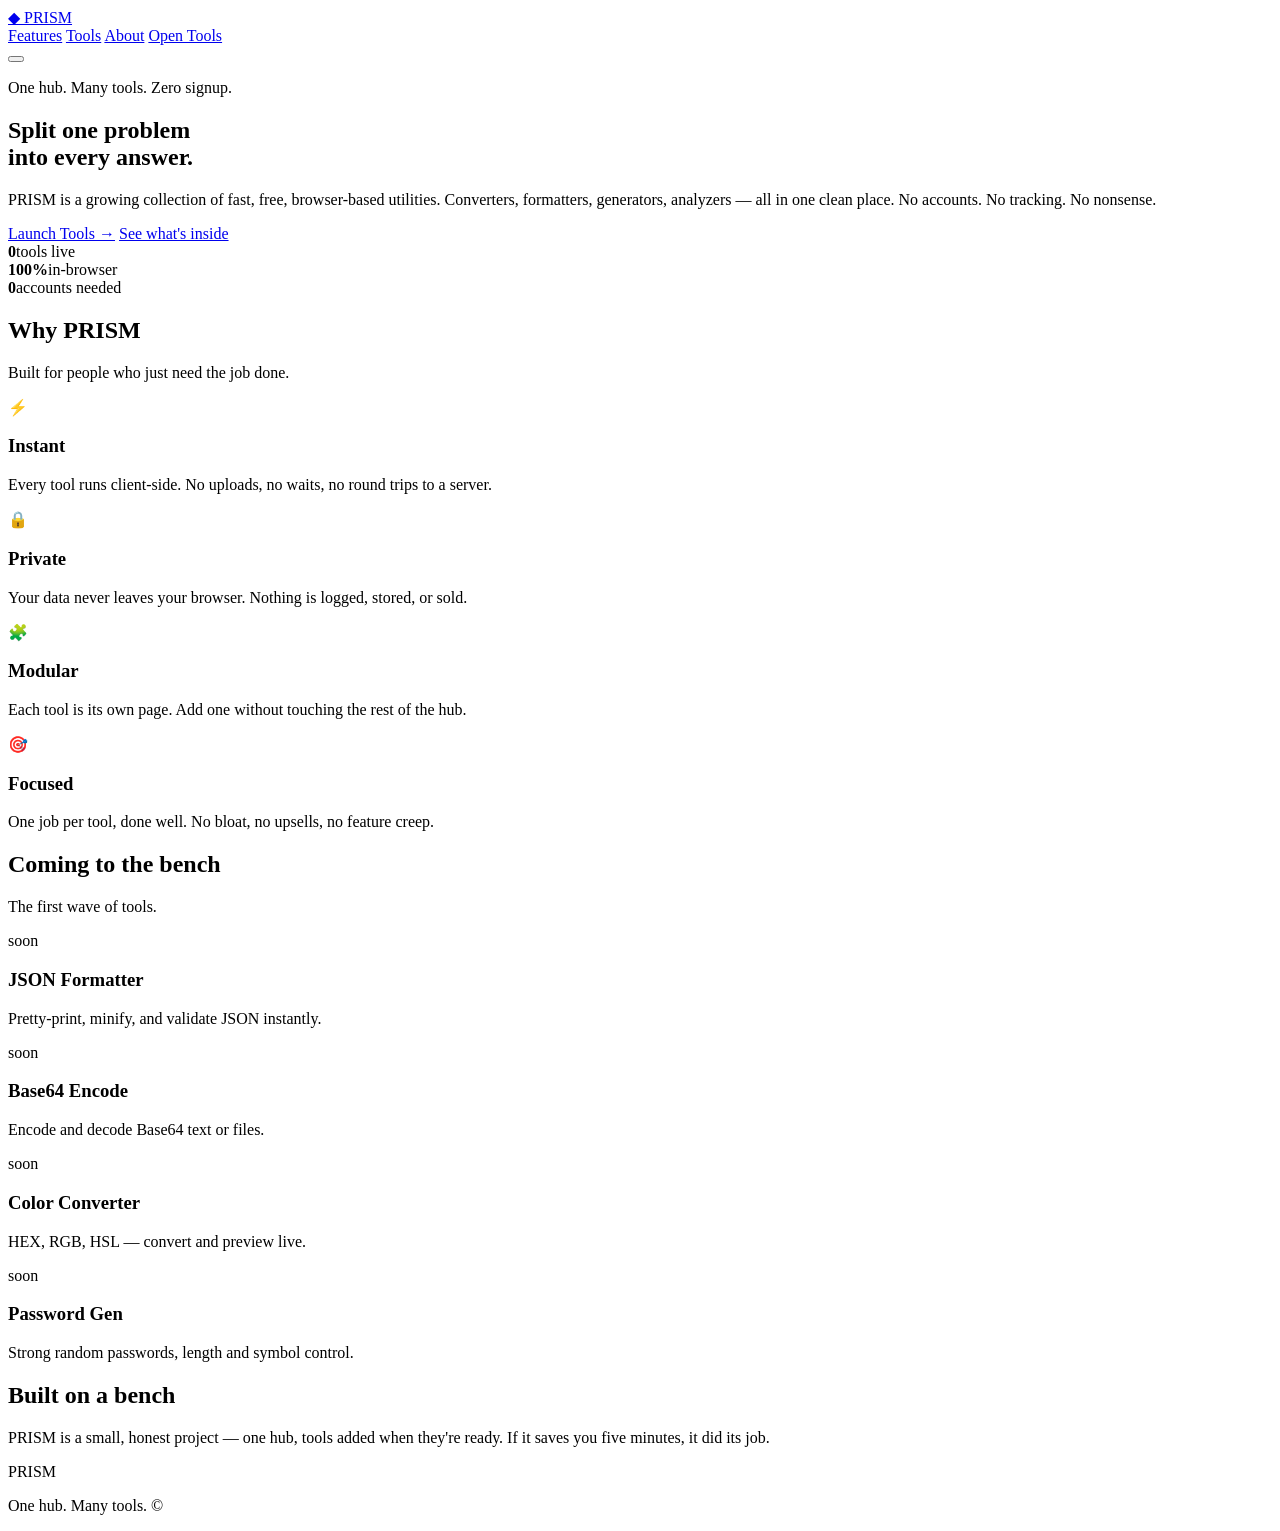
==== public/index.html @ d7f1201a "Add initial index.html for PRISM web application This is the initial commit of the index.html file c" ====
<!DOCTYPE html>
<html lang="en">
<head>
  <meta charset="UTF-8" />
  <meta name="viewport" content="width=device-width, initial-scale=1.0" />
  <meta name="description" content="PRISM — one hub, many tools. Fast, free, no signup." />
  <title>PRISM — One Hub. Many Tools.</title>
  <link rel="preconnect" href="https://fonts.googleapis.com" />
  <link rel="preconnect" href="https://fonts.gstatic.com" crossorigin />
  <link href="https://fonts.googleapis.com/css2?family=Inter:wght@400;500;600;700;800&family=JetBrains+Mono:wght@500;700&display=swap" rel="stylesheet" />
  <link rel="stylesheet" href="styles.css" />
</head>
<body>
  <div class="beam" aria-hidden="true"></div>

  <header class="nav">
    <a href="/" class="logo">
      <span class="logo-mark">◆</span>
      <span class="logo-text">PRISM</span>
    </a>
    <nav class="nav-links">
      <a href="#features">Features</a>
      <a href="#tools">Tools</a>
      <a href="#about">About</a>
      <a href="/tools" class="btn btn-ghost">Open Tools</a>
    </nav>
    <button class="nav-toggle" aria-label="Menu" aria-expanded="false">
      <span></span><span></span><span></span>
    </button>
  </header>

  <main>
    <section class="hero">
      <div class="hero-inner">
        <p class="eyebrow">One hub. Many tools. Zero signup.</p>
        <h1 class="hero-title">
          Split one problem<br />
          into <span class="gradient">every answer.</span>
        </h1>
        <p class="hero-sub">
          PRISM is a growing collection of fast, free, browser-based utilities.
          Converters, formatters, generators, analyzers — all in one clean place.
          No accounts. No tracking. No nonsense.
        </p>
        <div class="hero-cta">
          <a href="/tools" class="btn btn-primary">Launch Tools →</a>
          <a href="#features" class="btn btn-ghost">See what's inside</a>
        </div>
        <div class="hero-stats">
          <div><strong id="stat-tools">0</strong><span>tools live</span></div>
          <div><strong>100%</strong><span>in-browser</span></div>
          <div><strong>0</strong><span>accounts needed</span></div>
        </div>
      </div>
      <div class="hero-visual" aria-hidden="true">
        <div class="prism">
          <div class="prism-shape"></div>
          <div class="ray r1"></div>
          <div class="ray r2"></div>
          <div class="ray r3"></div>
          <div class="ray r4"></div>
          <div class="ray r5"></div>
        </div>
      </div>
    </section>

    <section id="features" class="features">
      <h2 class="section-title">Why PRISM</h2>
      <p class="section-sub">Built for people who just need the job done.</p>
      <div class="feature-grid">
        <article class="feature">
          <div class="feature-icon">⚡</div>
          <h3>Instant</h3>
          <p>Every tool runs client-side. No uploads, no waits, no round trips to a server.</p>
        </article>
        <article class="feature">
          <div class="feature-icon">🔒</div>
          <h3>Private</h3>
          <p>Your data never leaves your browser. Nothing is logged, stored, or sold.</p>
        </article>
        <article class="feature">
          <div class="feature-icon">🧩</div>
          <h3>Modular</h3>
          <p>Each tool is its own page. Add one without touching the rest of the hub.</p>
        </article>
        <article class="feature">
          <div class="feature-icon">🎯</div>
          <h3>Focused</h3>
          <p>One job per tool, done well. No bloat, no upsells, no feature creep.</p>
        </article>
      </div>
    </section>

    <section id="tools" class="tools-preview">
      <h2 class="section-title">Coming to the bench</h2>
      <p class="section-sub">The first wave of tools.</p>
      <div class="tool-grid">
        <div class="tool-card"><span class="tool-badge">soon</span><h3>JSON Formatter</h3><p>Pretty-print, minify, and validate JSON instantly.</p></div>
        <div class="tool-card"><span class="tool-badge">soon</span><h3>Base64 Encode</h3><p>Encode and decode Base64 text or files.</p></div>
        <div class="tool-card"><span class="tool-badge">soon</span><h3>Color Converter</h3><p>HEX, RGB, HSL — convert and preview live.</p></div>
        <div class="tool-card"><span class="tool-badge">soon</span><h3>Password Gen</h3><p>Strong random passwords, length and symbol control.</p></div>
      </div>
    </section>

    <section id="about" class="about">
      <h2 class="section-title">Built on a bench</h2>
      <p class="section-sub">
        PRISM is a small, honest project — one hub, tools added when they're ready.
        If it saves you five minutes, it did its job.
      </p>
    </section>
  </main>

  <footer class="footer">
    <div class="footer-inner">
      <span class="logo-text">PRISM</span>
      <p>One hub. Many tools. © <span id="year"></span></p>
    </div>
  </footer>

  <script src="script.js"></script>
</body>
</html>
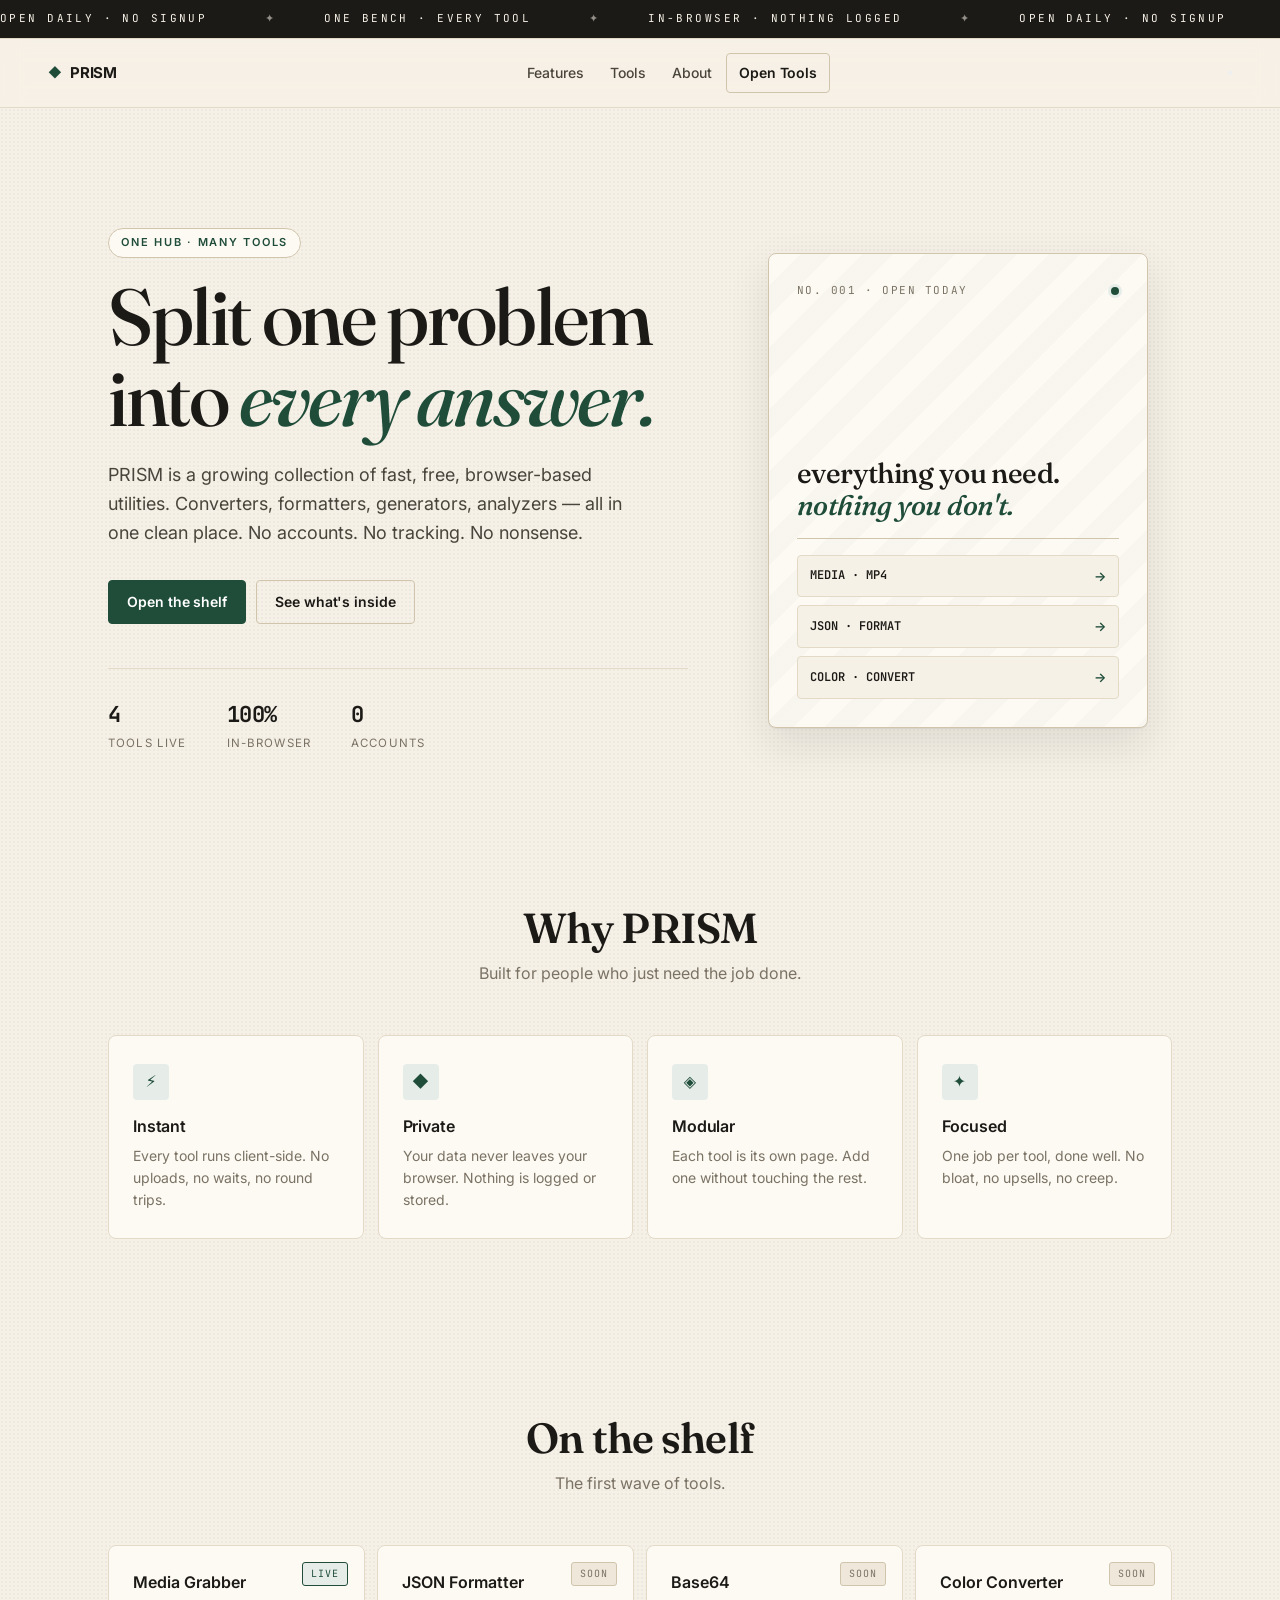
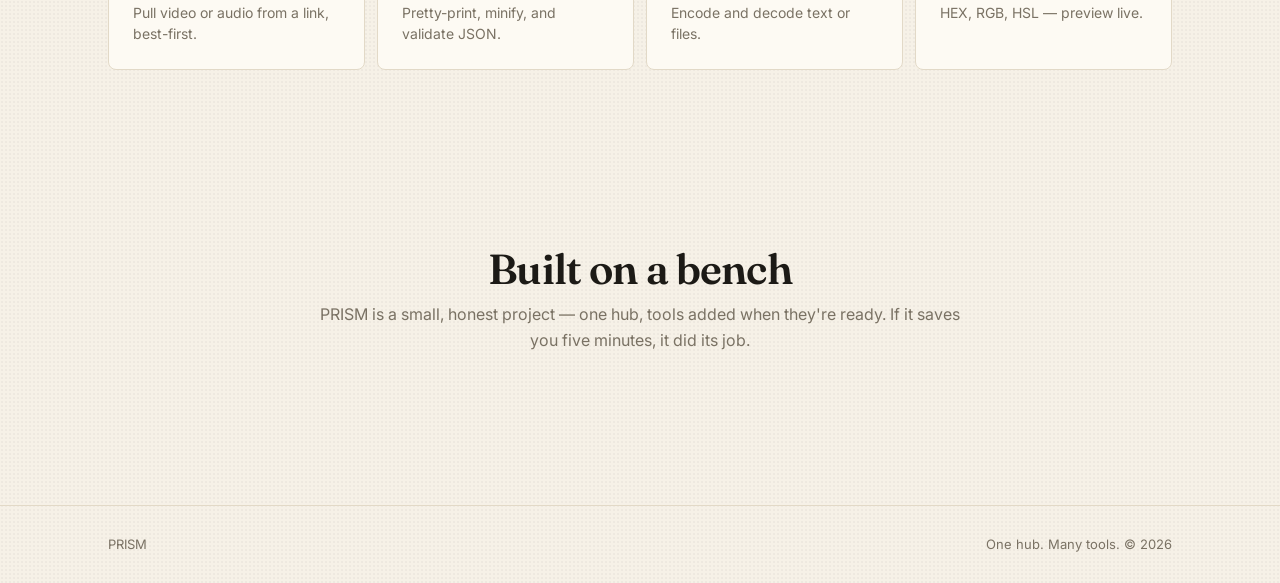
==== commit 17941666: "Update index.html with new content and styles" ====
--- a/public/index.html
+++ b/public/index.html
@@ -7,18 +7,24 @@
   <title>PRISM — One Hub. Many Tools.</title>
   <link rel="preconnect" href="https://fonts.googleapis.com" />
   <link rel="preconnect" href="https://fonts.gstatic.com" crossorigin />
-  <link href="https://fonts.googleapis.com/css2?family=Inter:wght@400;500;600;700;800&family=JetBrains+Mono:wght@500;700&display=swap" rel="stylesheet" />
+  <link href="https://fonts.googleapis.com/css2?family=Inter:wght@400;500;600;700;800&family=Fraunces:ital,opsz,wght@0,9..144,400..600;1,9..144,400..600&family=JetBrains+Mono:wght@500;700&display=swap" rel="stylesheet" />
   <link rel="stylesheet" href="styles.css" />
 </head>
 <body>
-  <div class="beam" aria-hidden="true"></div>
+  <div class="ticker" aria-hidden="true">
+    <div class="ticker-track">
+      <span>Open daily · no signup</span>
+      <span>One bench · every tool</span>
+      <span>In-browser · nothing logged</span>
+      <span>Open daily · no signup</span>
+      <span>One bench · every tool</span>
+      <span>In-browser · nothing logged</span>
+    </div>
+  </div>
 
   <header class="nav">
-    <a href="/" class="logo">
-      <span class="logo-mark">◆</span>
-      <span class="logo-text">PRISM</span>
-    </a>
-    <nav class="nav-links">
+    <a href="/" class="logo"><span class="logo-mark">◆</span><span class="logo-text">PRISM</span></a>
+    <nav class="nav-links" id="nav-links">
       <a href="#features">Features</a>
       <a href="#tools">Tools</a>
       <a href="#about">About</a>
@@ -31,35 +37,42 @@
 
   <main>
     <section class="hero">
-      <div class="hero-inner">
-        <p class="eyebrow">One hub. Many tools. Zero signup.</p>
-        <h1 class="hero-title">
-          Split one problem<br />
-          into <span class="gradient">every answer.</span>
+      <div>
+        <p class="eyebrow reveal">One hub · many tools</p>
+        <h1 class="hero-title reveal" style="--d:.06s">
+          Split one problem into <em>every answer.</em>
         </h1>
-        <p class="hero-sub">
+        <p class="hero-sub reveal" style="--d:.12s">
           PRISM is a growing collection of fast, free, browser-based utilities.
           Converters, formatters, generators, analyzers — all in one clean place.
           No accounts. No tracking. No nonsense.
         </p>
-        <div class="hero-cta">
-          <a href="/tools" class="btn btn-primary">Launch Tools →</a>
+        <div class="hero-cta reveal" style="--d:.18s">
+          <a href="/tools" class="btn btn-primary">Open the shelf</a>
           <a href="#features" class="btn btn-ghost">See what's inside</a>
         </div>
-        <div class="hero-stats">
+        <div class="hero-stats reveal" style="--d:.24s">
           <div><strong id="stat-tools">0</strong><span>tools live</span></div>
           <div><strong>100%</strong><span>in-browser</span></div>
-          <div><strong>0</strong><span>accounts needed</span></div>
+          <div><strong>0</strong><span>accounts</span></div>
         </div>
       </div>
-      <div class="hero-visual" aria-hidden="true">
-        <div class="prism">
-          <div class="prism-shape"></div>
-          <div class="ray r1"></div>
-          <div class="ray r2"></div>
-          <div class="ray r3"></div>
-          <div class="ray r4"></div>
-          <div class="ray r5"></div>
+
+      <div class="hero-visual">
+        <div class="showcase" aria-hidden="true">
+          <div class="showcase-head">
+            <span>No. 001 · open today</span>
+            <span class="dot"></span>
+          </div>
+          <div class="showcase-title">
+            everything you need.<br /><em>nothing you don't.</em>
+          </div>
+          <div class="showcase-line"></div>
+          <div class="showcase-rows">
+            <div class="showcase-row"><span>MEDIA · MP4</span><span class="arrow">→</span></div>
+            <div class="showcase-row"><span>JSON · FORMAT</span><span class="arrow">→</span></div>
+            <div class="showcase-row"><span>COLOR · CONVERT</span><span class="arrow">→</span></div>
+          </div>
         </div>
       </div>
     </section>
@@ -71,34 +84,34 @@
         <article class="feature">
           <div class="feature-icon">⚡</div>
           <h3>Instant</h3>
-          <p>Every tool runs client-side. No uploads, no waits, no round trips to a server.</p>
+          <p>Every tool runs client-side. No uploads, no waits, no round trips.</p>
         </article>
         <article class="feature">
-          <div class="feature-icon">🔒</div>
+          <div class="feature-icon">◆</div>
           <h3>Private</h3>
-          <p>Your data never leaves your browser. Nothing is logged, stored, or sold.</p>
+          <p>Your data never leaves your browser. Nothing is logged or stored.</p>
         </article>
         <article class="feature">
-          <div class="feature-icon">🧩</div>
+          <div class="feature-icon">◈</div>
           <h3>Modular</h3>
-          <p>Each tool is its own page. Add one without touching the rest of the hub.</p>
+          <p>Each tool is its own page. Add one without touching the rest.</p>
         </article>
         <article class="feature">
-          <div class="feature-icon">🎯</div>
+          <div class="feature-icon">✦</div>
           <h3>Focused</h3>
-          <p>One job per tool, done well. No bloat, no upsells, no feature creep.</p>
+          <p>One job per tool, done well. No bloat, no upsells, no creep.</p>
         </article>
       </div>
     </section>
 
     <section id="tools" class="tools-preview">
-      <h2 class="section-title">Coming to the bench</h2>
+      <h2 class="section-title">On the shelf</h2>
       <p class="section-sub">The first wave of tools.</p>
       <div class="tool-grid">
-        <div class="tool-card"><span class="tool-badge">soon</span><h3>JSON Formatter</h3><p>Pretty-print, minify, and validate JSON instantly.</p></div>
-        <div class="tool-card"><span class="tool-badge">soon</span><h3>Base64 Encode</h3><p>Encode and decode Base64 text or files.</p></div>
-        <div class="tool-card"><span class="tool-badge">soon</span><h3>Color Converter</h3><p>HEX, RGB, HSL — convert and preview live.</p></div>
-        <div class="tool-card"><span class="tool-badge">soon</span><h3>Password Gen</h3><p>Strong random passwords, length and symbol control.</p></div>
+        <div class="tool-card"><span class="tool-badge on">live</span><h3>Media Grabber</h3><p>Pull video or audio from a link, best-first.</p></div>
+        <div class="tool-card"><span class="tool-badge">soon</span><h3>JSON Formatter</h3><p>Pretty-print, minify, and validate JSON.</p></div>
+        <div class="tool-card"><span class="tool-badge">soon</span><h3>Base64</h3><p>Encode and decode text or files.</p></div>
+        <div class="tool-card"><span class="tool-badge">soon</span><h3>Color Converter</h3><p>HEX, RGB, HSL — preview live.</p></div>
       </div>
     </section>
 
--- a/public/styles.css
+++ b/public/styles.css
@@ -0,0 +1,599 @@
+/* PRISM — design system v3, store palette */
+:root {
+  color-scheme: light dark;
+
+  --bg: #f6f1e7;
+  --surface: #fdfaf3;
+  --surface-2: #efe8da;
+  --text: #1c1a16;
+  --text-2: #4a453c;
+  --muted: #7a7264;
+  --line: #e2d9c7;
+  --line-strong: #d0c4ad;
+
+  --accent: #1f4d3a;
+  --accent-hover: #163a2b;
+  --accent-soft: #e6ede9;
+  --accent-text: #ffffff;
+
+  --radius: 4px;
+  --radius-lg: 8px;
+
+  --max: 1160px;
+  --font: "Inter", system-ui, -apple-system, "Segoe UI", sans-serif;
+  --display: "Fraunces", "Playfair Display", Georgia, serif;
+  --mono: "JetBrains Mono", ui-monospace, monospace;
+  --ease: cubic-bezier(.4, 0, .2, 1);
+  --speed: 180ms;
+
+  --shadow-sm: 0 1px 0 rgba(28, 26, 22, .06);
+  --shadow-md: 0 1px 0 rgba(28, 26, 22, .06), 0 8px 24px rgba(28, 26, 22, .06);
+  --shadow-lg: 0 1px 0 rgba(28, 26, 22, .06), 0 16px 40px rgba(28, 26, 22, .1);
+
+  /* compat aliases for pages not yet reworked */
+  --panel: var(--surface);
+  --bg-soft: var(--surface-2);
+  --accent-2: var(--accent);
+  --grad: var(--accent);
+}
+
+@media (prefers-color-scheme: dark) {
+  :root {
+    --bg: #14120e;
+    --surface: #1b1813;
+    --surface-2: #221f19;
+    --text: #f2ead8;
+    --text-2: #c4b9a3;
+    --muted: #8f8570;
+    --line: #2c2820;
+    --line-strong: #3d372c;
+
+    --accent: #6abf91;
+    --accent-hover: #8dd4ad;
+    --accent-soft: #1a2a22;
+    --accent-text: #0f1a14;
+
+    --shadow-sm: 0 1px 0 rgba(0,0,0,.3);
+    --shadow-md: 0 1px 0 rgba(0,0,0,.3), 0 8px 24px rgba(0,0,0,.4);
+    --shadow-lg: 0 1px 0 rgba(0,0,0,.3), 0 16px 40px rgba(0,0,0,.5);
+  }
+}
+
+*, *::before, *::after { box-sizing: border-box; margin: 0; padding: 0; }
+
+html { scroll-behavior: smooth; -webkit-text-size-adjust: 100%; }
+
+body {
+  background: var(--bg);
+  color: var(--text);
+  font-family: var(--font);
+  font-size: 16px;
+  line-height: 1.6;
+  -webkit-font-smoothing: antialiased;
+  -moz-osx-font-smoothing: grayscale;
+  overflow-x: hidden;
+
+  /* subtle paper grain */
+  background-image:
+    radial-gradient(rgba(28, 26, 22, .035) 1px, transparent 1px);
+  background-size: 4px 4px;
+}
+@media (prefers-color-scheme: dark) {
+  body {
+    background-image: radial-gradient(rgba(255, 240, 200, .02) 1px, transparent 1px);
+  }
+}
+
+a { color: inherit; text-decoration: none; }
+img { max-width: 100%; display: block; }
+button { font: inherit; cursor: pointer; }
+
+/* kill legacy decorative layers */
+.beam, .aurora, .prism, .prism-shape, .ray, .grid-veil, .orb { display: none; }
+
+/* ---- awning ticker ---- */
+.ticker {
+  background: var(--text);
+  color: var(--bg);
+  overflow: hidden;
+  border-bottom: 1px solid var(--line);
+  position: relative;
+  z-index: 60;
+}
+.ticker-track {
+  display: flex;
+  gap: 48px;
+  padding: 10px 0;
+  font-family: var(--mono);
+  font-size: 11px;
+  letter-spacing: 0.22em;
+  text-transform: uppercase;
+  white-space: nowrap;
+  animation: drift 32s linear infinite;
+  will-change: transform;
+}
+.ticker-track span { flex-shrink: 0; }
+.ticker-track span::after { content: " ✦"; opacity: .55; margin-left: 48px; }
+
+@keyframes drift {
+  from { transform: translateX(0); }
+  to   { transform: translateX(-50%); }
+}
+
+/* ---- nav ---- */
+.nav {
+  position: sticky;
+  top: 0;
+  z-index: 50;
+  display: flex;
+  align-items: center;
+  justify-content: space-between;
+  gap: 24px;
+  padding: 14px clamp(20px, 5vw, 48px);
+  background: color-mix(in srgb, var(--bg) 88%, transparent);
+  backdrop-filter: saturate(180%) blur(12px);
+  -webkit-backdrop-filter: saturate(180%) blur(12px);
+  border-bottom: 1px solid var(--line);
+}
+
+.logo {
+  display: flex;
+  align-items: center;
+  gap: 8px;
+  font-weight: 700;
+  font-size: 15px;
+  letter-spacing: -0.01em;
+}
+.logo-mark { color: var(--accent); font-size: 13px; }
+
+.nav-links {
+  display: flex;
+  align-items: center;
+  gap: 2px;
+  font-size: 14px;
+  font-weight: 500;
+  color: var(--text-2);
+}
+.nav-links a {
+  padding: 8px 12px;
+  border-radius: var(--radius);
+  transition: color var(--speed) var(--ease), background var(--speed) var(--ease);
+}
+.nav-links a:hover { color: var(--text); background: var(--surface-2); }
+
+/* ---- buttons ---- */
+.btn {
+  display: inline-flex;
+  align-items: center;
+  justify-content: center;
+  gap: 8px;
+  padding: 10px 18px;
+  border-radius: var(--radius);
+  font-weight: 600;
+  font-size: 14px;
+  letter-spacing: -0.005em;
+  border: 1px solid transparent;
+  transition: all var(--speed) var(--ease);
+  white-space: nowrap;
+}
+.btn-lg { padding: 14px 24px; font-size: 15px; width: 100%; }
+
+.btn-primary {
+  background: var(--accent);
+  color: var(--accent-text);
+  border-color: var(--accent);
+}
+.btn-primary:hover { background: var(--accent-hover); border-color: var(--accent-hover); }
+.btn-primary:disabled { opacity: 0.55; cursor: not-allowed; }
+
+.btn-ghost {
+  background: transparent;
+  color: var(--text);
+  border-color: var(--line-strong);
+}
+.btn-ghost:hover { border-color: var(--text); background: var(--surface-2); }
+
+/* ---- shared type ---- */
+section { position: relative; }
+
+.section-title {
+  font-family: var(--display);
+  font-size: clamp(28px, 3.4vw, 42px);
+  font-weight: 600;
+  letter-spacing: -0.02em;
+  text-align: center;
+  margin-bottom: 10px;
+  line-height: 1.1;
+}
+.section-sub {
+  text-align: center;
+  color: var(--muted);
+  margin: 0 auto 48px;
+  max-width: 580px;
+  font-size: 16px;
+}
+.muted { color: var(--muted); }
+
+.eyebrow {
+  display: inline-block;
+  font-size: 11px;
+  font-weight: 600;
+  color: var(--accent);
+  letter-spacing: 0.16em;
+  text-transform: uppercase;
+  padding: 5px 12px;
+  border: 1px solid var(--line-strong);
+  border-radius: 999px;
+  background: var(--surface);
+  margin-bottom: 18px;
+}
+
+.gradient { color: var(--accent); }
+
+/* ---- hero ---- */
+.hero {
+  max-width: var(--max);
+  margin: 0 auto;
+  padding: clamp(64px, 10vw, 120px) clamp(20px, 5vw, 48px) 64px;
+  display: grid;
+  grid-template-columns: 1.15fr 0.85fr;
+  gap: 56px;
+  align-items: center;
+  position: relative;
+}
+
+.hero-title {
+  font-family: var(--display);
+  font-size: clamp(44px, 6.2vw, 84px);
+  line-height: 1.02;
+  letter-spacing: -0.03em;
+  font-weight: 500;
+  margin-bottom: 24px;
+}
+.hero-title em {
+  font-style: italic;
+  color: var(--accent);
+}
+
+.hero-sub {
+  color: var(--text-2);
+  font-size: clamp(15px, 1.5vw, 18px);
+  max-width: 520px;
+  margin-bottom: 32px;
+  line-height: 1.6;
+}
+.hero-cta { display: flex; gap: 10px; flex-wrap: wrap; margin-bottom: 44px; }
+
+.hero-stats {
+  display: flex;
+  gap: 40px;
+  flex-wrap: wrap;
+  padding-top: 28px;
+  border-top: 1px solid var(--line);
+}
+.hero-stats > div { display: flex; flex-direction: column; gap: 2px; }
+.hero-stats strong {
+  font-family: var(--mono);
+  font-size: 22px;
+  font-weight: 700;
+  letter-spacing: -0.02em;
+}
+.hero-stats span {
+  font-size: 11.5px;
+  color: var(--muted);
+  text-transform: uppercase;
+  letter-spacing: 0.1em;
+}
+
+/* ---- hero showcase card (store window) ---- */
+.hero-visual {
+  position: relative;
+  display: grid;
+  place-items: center;
+  min-height: 380px;
+}
+.showcase {
+  position: relative;
+  width: 100%;
+  max-width: 380px;
+  aspect-ratio: 4 / 5;
+  border: 1px solid var(--line-strong);
+  border-radius: var(--radius-lg);
+  background: var(--surface);
+  box-shadow: var(--shadow-lg);
+  padding: 28px;
+  display: flex;
+  flex-direction: column;
+  gap: 16px;
+  overflow: hidden;
+  animation: rise 700ms var(--ease) both;
+}
+.showcase::before {
+  content: "";
+  position: absolute;
+  inset: 0;
+  background-image: repeating-linear-gradient(
+    135deg,
+    transparent 0 22px,
+    color-mix(in srgb, var(--accent) 5%, transparent) 22px 44px
+  );
+  opacity: .5;
+  pointer-events: none;
+}
+.showcase-head {
+  display: flex;
+  align-items: center;
+  justify-content: space-between;
+  font-family: var(--mono);
+  font-size: 11px;
+  letter-spacing: 0.14em;
+  text-transform: uppercase;
+  color: var(--muted);
+  position: relative;
+}
+.showcase-head .dot {
+  width: 8px; height: 8px; border-radius: 50%;
+  background: var(--accent);
+  box-shadow: 0 0 0 3px var(--accent-soft);
+}
+.showcase-title {
+  font-family: var(--display);
+  font-size: 28px;
+  font-weight: 500;
+  line-height: 1.15;
+  letter-spacing: -0.02em;
+  position: relative;
+  margin-top: auto;
+}
+.showcase-title em { font-style: italic; color: var(--accent); }
+.showcase-line {
+  height: 1px;
+  background: var(--line-strong);
+  position: relative;
+}
+.showcase-rows {
+  display: flex;
+  flex-direction: column;
+  gap: 8px;
+  position: relative;
+}
+.showcase-row {
+  display: flex;
+  align-items: center;
+  justify-content: space-between;
+  padding: 10px 12px;
+  border: 1px solid var(--line);
+  border-radius: var(--radius);
+  background: var(--bg);
+  font-size: 13px;
+  animation: rowIn 500ms var(--ease) both;
+}
+.showcase-row:nth-child(1) { animation-delay: .5s; }
+.showcase-row:nth-child(2) { animation-delay: .7s; }
+.showcase-row:nth-child(3) { animation-delay: .9s; }
+.showcase-row span:first-child {
+  font-family: var(--mono);
+  font-weight: 600;
+  font-size: 12px;
+}
+.showcase-row .arrow { color: var(--accent); font-weight: 600; }
+
+@keyframes rowIn {
+  from { opacity: 0; transform: translateY(8px); }
+  to   { opacity: 1; transform: translateY(0); }
+}
+
+/* ---- features ---- */
+.features, .tools-preview, .about {
+  max-width: var(--max);
+  margin: 0 auto;
+  padding: 88px clamp(20px, 5vw, 48px);
+}
+.about { text-align: center; }
+.about p { max-width: 640px; margin: 0 auto; color: var(--muted); }
+
+.feature-grid {
+  display: grid;
+  grid-template-columns: repeat(auto-fit, minmax(220px, 1fr));
+  gap: 14px;
+}
+.feature {
+  padding: 28px 24px;
+  border: 1px solid var(--line);
+  border-radius: var(--radius-lg);
+  background: var(--surface);
+  transition: transform var(--speed) var(--ease), box-shadow var(--speed) var(--ease), border-color var(--speed) var(--ease);
+}
+.feature:hover {
+  transform: translateY(-2px);
+  box-shadow: var(--shadow-md);
+  border-color: var(--line-strong);
+}
+.feature-icon {
+  width: 36px;
+  height: 36px;
+  display: grid;
+  place-items: center;
+  border-radius: var(--radius);
+  background: var(--accent-soft);
+  color: var(--accent);
+  font-size: 16px;
+  margin-bottom: 14px;
+  font-weight: 600;
+}
+.feature h3 { font-size: 16px; font-weight: 600; margin-bottom: 6px; letter-spacing: -0.01em; }
+.feature p { color: var(--muted); font-size: 14px; line-height: 1.55; }
+
+/* ---- tool cards ---- */
+.tool-grid {
+  display: grid;
+  grid-template-columns: repeat(auto-fill, minmax(240px, 1fr));
+  gap: 12px;
+}
+.tool-card {
+  position: relative;
+  padding: 24px;
+  border: 1px solid var(--line);
+  border-radius: var(--radius-lg);
+  background: var(--surface);
+  transition: transform var(--speed) var(--ease), box-shadow var(--speed) var(--ease), border-color var(--speed) var(--ease);
+}
+.tool-card:hover {
+  transform: translateY(-2px);
+  box-shadow: var(--shadow-md);
+  border-color: var(--line-strong);
+}
+.tool-card h3 { font-size: 16px; font-weight: 600; margin-bottom: 6px; }
+.tool-card p { color: var(--muted); font-size: 14px; line-height: 1.55; }
+.tool-badge, .badge {
+  position: absolute;
+  top: 16px;
+  right: 16px;
+  font-family: var(--mono);
+  font-size: 10px;
+  letter-spacing: 0.1em;
+  text-transform: uppercase;
+  padding: 3px 8px;
+  border-radius: 3px;
+  border: 1px solid var(--line-strong);
+  color: var(--muted);
+  background: var(--surface-2);
+}
+.badge.on, .tool-badge.on {
+  color: var(--accent);
+  border-color: var(--accent);
+  background: var(--accent-soft);
+}
+
+/* ---- hub ---- */
+.hub {
+  max-width: var(--max);
+  margin: 0 auto;
+  padding: clamp(48px, 8vw, 96px) clamp(20px, 5vw, 48px) 80px;
+}
+.hub-head { text-align: center; margin-bottom: 52px; }
+.hub-head h1 {
+  font-family: var(--display);
+  font-size: clamp(36px, 4.6vw, 56px);
+  font-weight: 500;
+  letter-spacing: -0.03em;
+  line-height: 1.05;
+  margin-bottom: 14px;
+}
+.hub-grid {
+  display: grid;
+  grid-template-columns: repeat(auto-fill, minmax(260px, 1fr));
+  gap: 12px;
+}
+.card {
+  position: relative;
+  display: flex;
+  flex-direction: column;
+  gap: 8px;
+  padding: 24px;
+  border: 1px solid var(--line);
+  border-radius: var(--radius-lg);
+  background: var(--surface);
+  min-height: 160px;
+  transition: transform var(--speed) var(--ease), box-shadow var(--speed) var(--ease), border-color var(--speed) var(--ease);
+}
+.card.live:hover {
+  transform: translateY(-3px);
+  box-shadow: var(--shadow-md);
+  border-color: var(--line-strong);
+}
+.card.soon { opacity: 0.7; }
+.card.soon:hover { transform: none; }
+.card h2 { font-size: 16px; font-weight: 600; letter-spacing: -0.01em; }
+.card p { color: var(--muted); font-size: 14px; line-height: 1.55; flex-grow: 1; }
+.card .go {
+  margin-top: auto;
+  font-size: 13px;
+  font-weight: 600;
+  color: var(--accent);
+  display: inline-flex;
+  align-items: center;
+  gap: 4px;
+  transition: gap var(--speed) var(--ease);
+}
+.card.live:hover .go { gap: 8px; }
+.card .go::after { content: "→"; }
+
+.back {
+  display: inline-block;
+  margin-bottom: 20px;
+  font-size: 13px;
+  color: var(--muted);
+  transition: color var(--speed) var(--ease);
+}
+.back:hover { color: var(--text); }
+
+/* ---- footer ---- */
+.footer { border-top: 1px solid var(--line); margin-top: 64px; }
+.footer-inner {
+  max-width: var(--max);
+  margin: 0 auto;
+  padding: 28px clamp(20px, 5vw, 48px);
+  display: flex;
+  align-items: center;
+  justify-content: space-between;
+  gap: 16px;
+  flex-wrap: wrap;
+  color: var(--muted);
+  font-size: 13px;
+}
+
+/* ---- motion ---- */
+@keyframes rise {
+  from { opacity: 0; transform: translateY(14px); }
+  to   { opacity: 1; transform: translateY(0); }
+}
+.reveal {
+  animation: rise 600ms var(--ease) both;
+  animation-delay: var(--d, 0s);
+}
+@media (prefers-reduced-motion: reduce) {
+  .reveal, .showcase, .showcase-row, .ticker-track {
+    animation: none !important;
+  }
+  * { transition-duration: 0.01ms !important; }
+}
+
+/* ---- responsive ---- */
+@media (max-width: 860px) {
+  .hero { grid-template-columns: 1fr; padding-top: 48px; gap: 40px; }
+  .hero-visual { order: -1; min-height: 300px; }
+  .showcase { max-width: 320px; }
+  .hero-stats { gap: 24px; }
+
+  .nav-links { display: none; }
+  .nav-links.open {
+    display: flex;
+    position: absolute;
+    top: 100%;
+    left: 0;
+    right: 0;
+    flex-direction: column;
+    align-items: stretch;
+    gap: 0;
+    background: var(--surface);
+    border-bottom: 1px solid var(--line);
+    padding: 8px;
+  }
+  .nav-links.open a { padding: 12px; }
+
+  .nav-toggle {
+    display: flex;
+    flex-direction: column;
+    gap: 4px;
+    background: none;
+    border: 0;
+    padding: 6px;
+  }
+  .nav-toggle span {
+    width: 20px;
+    height: 1.5px;
+    background: var(--text);
+    border-radius: 1px;
+  }
+}
